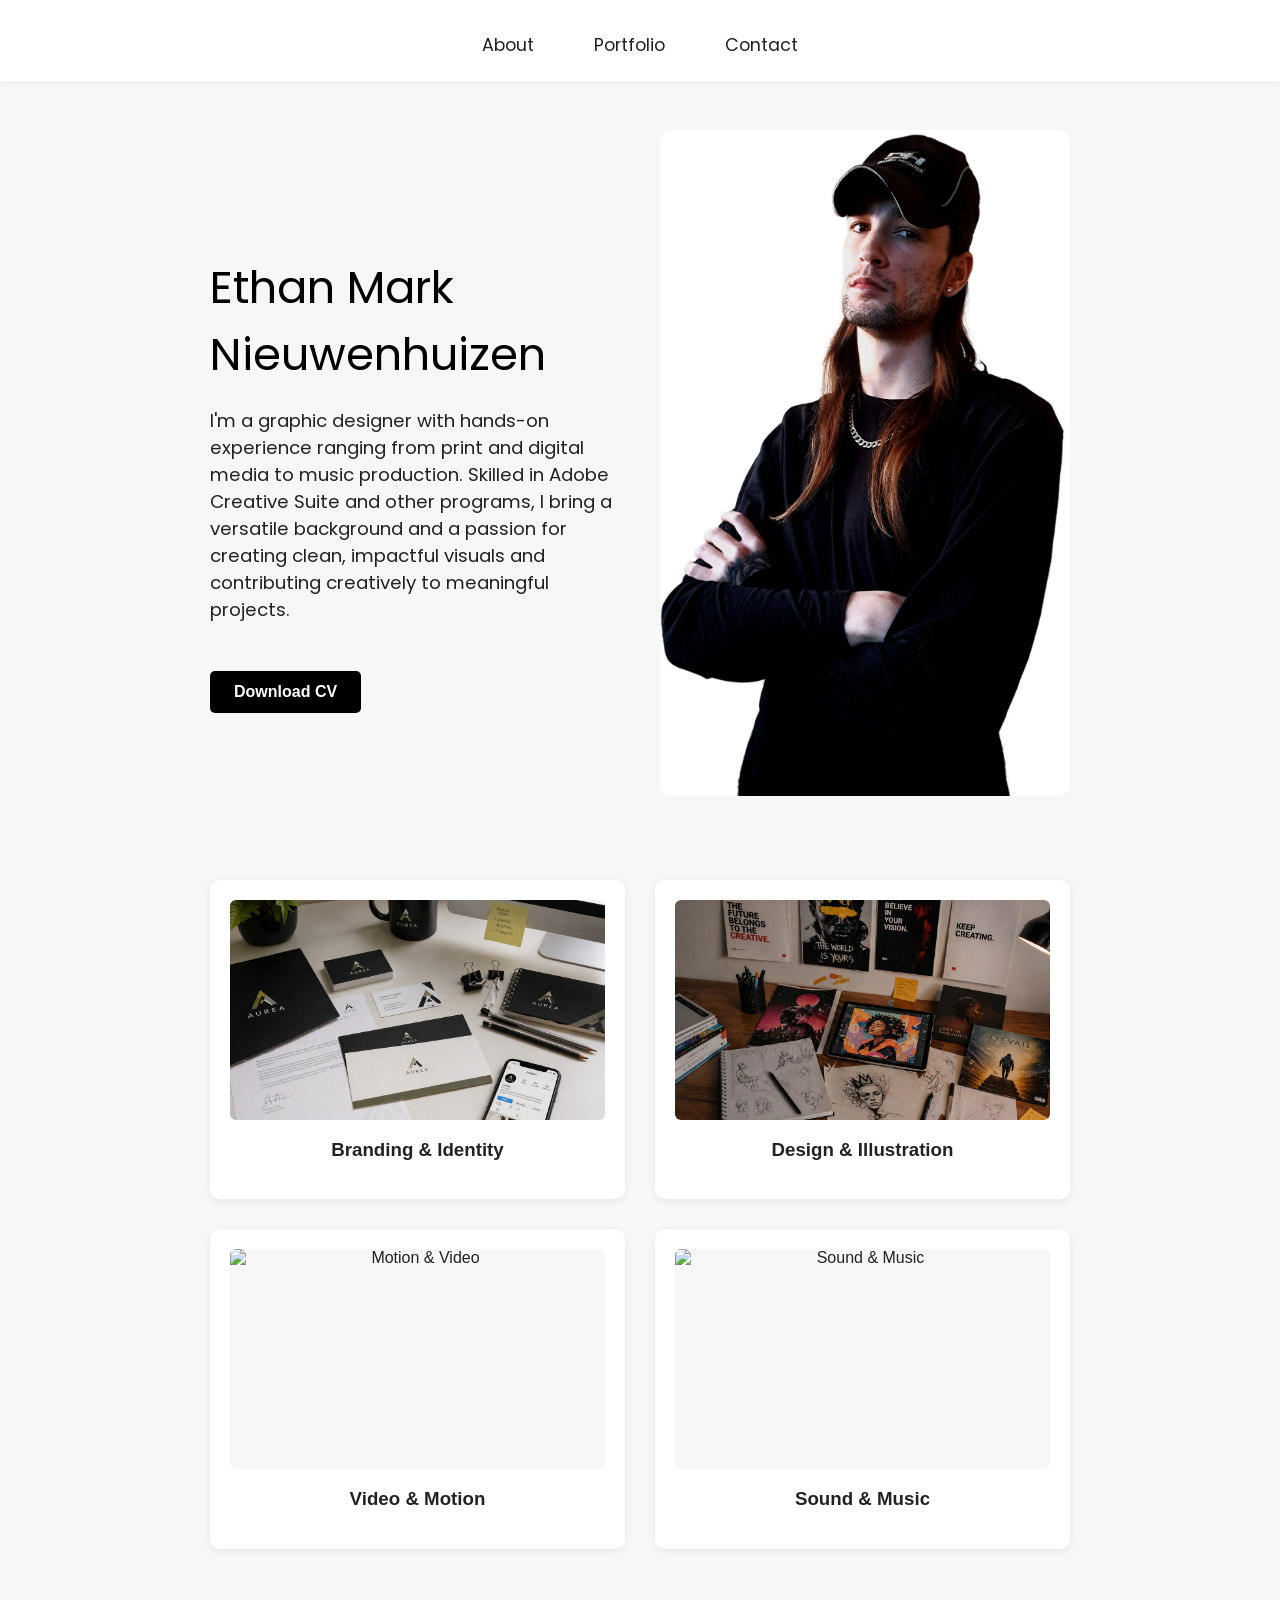
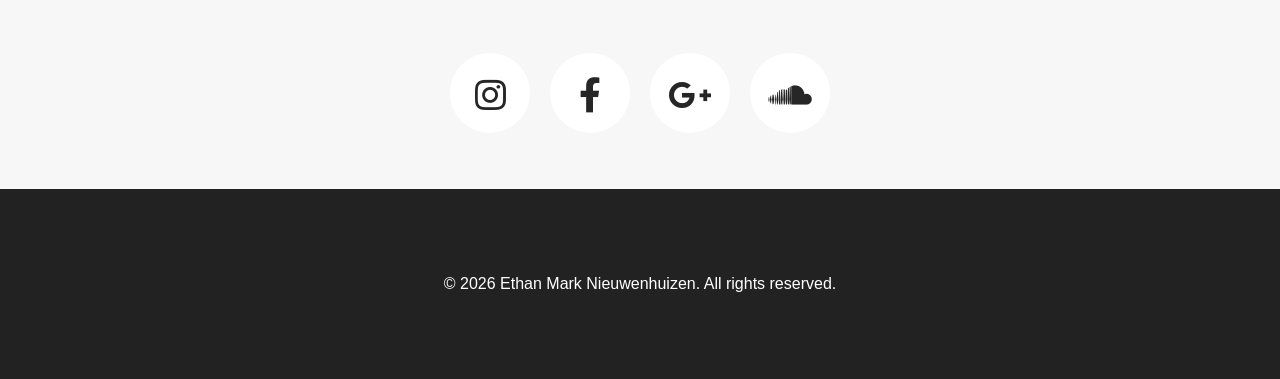
==== index.html @ 64b38dfd "Updated portfolio and CV" ====
<!DOCTYPE html>
<html lang="en">
<head>
    <meta charset="UTF-8">
    <meta name="viewport" content="width=device-width, initial-scale=1.0">
    <title>Ethan Mark Nieuwenhuizen Portfolio</title>
    <!-- Trento Luxury Typeface from Google Fonts or alternative -->
    <link rel="stylesheet" href="https://fonts.googleapis.com/css2?family=Trento:wght@400;700&display=swap">
    <!-- Expressive, readable handwritten font (Dancing Script) -->
    <link rel="stylesheet" href="https://fonts.googleapis.com/css2?family=Dancing+Script:wght@700&display=swap">
    <!-- Add this to your <head> section if not already present -->
    <link rel="stylesheet" href="https://fonts.googleapis.com/css2?family=Rock+Salt&display=swap">
    <link rel="stylesheet" href="style.css">
    <!-- Font Awesome for social icons -->
    <link rel="stylesheet" href="https://use.fontawesome.com/releases/v5.6.3/css/all.css" integrity="sha384-UHRtZLI+pbxtHCWp1t77Bi1L4ZtiqrqD80Kn4Z8NTSRyMA2Fd33n5dQ8lWUE00s/" crossorigin="anonymous">
</head>
<body id="index">
    <nav class="main-nav">
        <div class="nav-dropdown">
            <a href="#landing">About</a>
            <div class="dropdown-menu">
                <a href="#landing">About</a>
                <a href="#portfolio">Portfolio</a>
                <a href="#contact">Contact</a>
            </div>
        </div>
        <div class="nav-dropdown">
            <a href="#portfolio">Portfolio</a>
            <div class="dropdown-menu">
                <a href="visual-identity.html">Branding & Identity</a>
                <a href="art-illustration.html">Design & Illustration</a>
                <a href="motion-video.html">Video & Motion</a>
                <a href="music.html">Sound & Music</a>
            </div>
        </div>
        <div class="nav-dropdown">
            <a href="#contact">Contact</a>
            <div class="dropdown-menu">
                <a href="#contact">Instagram</a>
                <a href="#contact">Facebook</a>
                <a href="#contact">Gmail</a>
            </div>
        </div>
    </nav>
    <!-- Removed the name-banner div -->
    <main>
        <!-- Add this section above the Portfolio section in index.html -->
        <section id="landing" class="container landing-hero">
            <div class="hero-copy">
                <h1 style="font-family: 'Poppins', Arial, sans-serif; font-size: 2.8rem; color: #000; margin-bottom: 18px; font-weight: 400;">
                    Ethan Mark Nieuwenhuizen
                </h1>
                <p style="font-size: 1.15rem; color: #222; margin-bottom: 28px; font-family: 'Poppins', Arial, sans-serif;">
                    I'm a graphic designer with hands-on experience ranging from print and digital media to music production. Skilled in Adobe Creative Suite and other programs, I bring a versatile background and a passion for creating clean, impactful visuals and contributing creatively to meaningful projects.</p>
                <a href="CV and Qaulifications/Ethan Mark Nieuwenhuizen Qualifications.zip" download class="download-cv-btn">
                    Download CV
                </a>
            </div>
            <div class="hero-image">
                <img src="Images/Ethan Nieuwnehuizen.jpg" alt="Ethan Nieuwenhuizen">
            </div>
        </section>
        <!-- Removed the About section -->
        <section id="portfolio" class="container">
            <div class="portfolio-grid">
                <div class="portfolio-item">
                    <a href="visual-identity.html" style="display:block; text-decoration:none; color:inherit;">
                        <img src="Images/Visual Identity.jpg" alt="Logo Creation Illustration">
                        <h3>Branding & Identity</h3>
                    </a>
                </div>
                <div class="portfolio-item">
                    <a href="art-illustration.html" style="display:block; text-decoration:none; color:inherit;">
                        <img src="Images/Art & Illustration.jpg" alt="Illustration Project">
                        <h3>Design & Illustration</h3>
                    </a>
                </div>
                <div class="portfolio-item">
                    <a href="motion-video.html" style="display:block; text-decoration:none; color:inherit;">
                        <img src="https://www.midiaresearch.com/storage/uploads/blog/featured/2244/cover_image-1721122691.jpg" alt="Motion & Video">
                        <h3>Video & Motion</h3>
                    </a>
                </div>
                <div class="portfolio-item">
                    <a href="music.html" style="display:block; text-decoration:none; color:inherit;">
                        <img src="https://img.freepik.com/premium-photo/musical-equipment-professional-condenser-silver-microphone-sound-recording-studio_649548-918.jpg" alt="Sound & Music">
                        <h3>Sound & Music</h3>
                    </a>
                </div>
            </div>
        </section>
        <section id="contact" class="container">
            <ul class="social-list">
              <li>
                <a href="https://www.instagram.com/donecmorsnosseparet/" target="_blank"><i class="fab fa-instagram icon"></i></a>
              </li>
              <li>
                <a href="https://www.facebook.com/EthanNieuwenhuizen" target="_blank"><i class="fab fa-facebook-f icon"></i></a>
              </li>
              <li>
                <a href="https://mail.google.com/mail/?view=cm&fs=1&to=ethanmnieuwenhuizen@gmail.com" target="_blank">
                  <i class="fab fa-google-plus-g icon"></i>
                </a>
              </li>
              <li>
                <a href="https://soundcloud.com/ethan-nieuwenhuizen" target="_blank"><i class="fab fa-soundcloud icon"></i></a>
              </li>
            </ul>
        </section>
    </main>
    <footer>
        <div class="container">
            <p>&copy; 2026 Ethan Mark Nieuwenhuizen. All rights reserved.</p>
        </div>
    </footer>
</body>
</html>
---- style.css ----
@import url('https://fonts.googleapis.com/css2?family=Trento:wght@400;700&display=swap');
@import url('https://fonts.googleapis.com/css2?family=Dancing+Script:wght@700&display=swap');
@import url('https://fonts.googleapis.com/css2?family=MonteCarlo&display=swap');
@import url('https://fonts.googleapis.com/css2?family=Poppins:wght@400;700&display=swap'); /* Add Poppins font */

body {
    margin: 0;
    font-family: 'Trento', Arial, sans-serif;
    background: #f7f7f7;
    color: #222;
    font-weight: 400;
    padding-top: 90px; /* Add space for fixed nav */
}

/* Main navigation styles */
.main-nav {
    display: flex;
    justify-content: center;
    align-items: center;
    gap: 60px;
    background: #fff;
    padding: 32px 0 24px 0;
    border-bottom: 1px solid #eee;
    position: fixed;           /* Make nav fixed */
    top: 0;                    /* Stick to top */
    left: 0;
    width: 100%;
    z-index: 1000;
    box-shadow: 0 2px 8px rgba(0,0,0,0.03);
}

.main-nav a {
    color: #222;
    text-decoration: none;
    font-size: 1.1rem; /* 2px smaller than before */
    font-family: 'Poppins', Arial, sans-serif;
    font-weight: 400; /* Thinner font weight */
    position: relative;
    padding: 5px 0;
    transition: color 0.2s;
}

.main-nav a::after {
    content: "";
    display: block;
    width: 0;
    height: 2px;
    background: #222;
    transition: width 0.2s;
    position: absolute;
    left: 0;
    bottom: 0;
}

.main-nav a:hover {
    color: #222;
}

.main-nav a:hover::after {
    width: 100%;
}

/* Dropdown menu styles */
.nav-dropdown {
    position: relative;
    display: inline-block;
}

.nav-dropdown > a {
    position: relative;
}

.dropdown-menu {
    display: none;
    position: absolute;
    top: 100%;
    left: 0;
    background: #fff;
    border-radius: 6px;
    box-shadow: 0 4px 12px rgba(0, 0, 0, 0.1);
    min-width: 200px;
    margin-top: 8px;
    z-index: 999;
    padding: 8px 0;
    flex-direction: column;
    border: 1px solid #eee;
}

.nav-dropdown:hover .dropdown-menu {
    display: flex;
}

.dropdown-menu a {
    display: block;
    padding: 10px 20px;
    color: #222;
    text-decoration: none;
    font-size: 1rem;
    font-family: 'Poppins', Arial, sans-serif;
    font-weight: 400;
    position: relative;
    transition: color 0.2s;
    white-space: nowrap;
}

.dropdown-menu a::before {
    content: "";
    position: absolute;
    left: 20px;
    bottom: 0;
    width: 0;
    height: 2px;
    background: #222;
    transition: width 0.2s;
}

.dropdown-menu a:hover {
    color: #222;
}

.dropdown-menu a:hover::before {
    width: calc(100% - 40px);
}

/* Ethan Nieuwenhuizen name banner styles */
.name-banner {
    font-family: 'Dancing Script', cursive;
    color: #e53935;
    font-size: 3.2rem;
    text-align: center;
    margin: 40px 0 0 0;
    opacity: 0;
    transform: translateY(-40px);
    transition: opacity 1s ease, transform 1s cubic-bezier(0.77,0,0.175,1);
    z-index: 1;
    position: relative;
    font-weight: 700;
    letter-spacing: 1px;
}

.name-banner.show {
    opacity: 1;
    transform: translateY(0);
}

.container {
    max-width: 900px;
    margin: 0 auto;
    padding: 40px 20px;
}

section {
    margin: 0 0 30px 0;
}

.art-section,
.identity-section,
.motion-section,
.music-section {
    margin-top: 90px;
}

/* Ensure the first page section below the fixed nav gets the same class-based spacing */
.art-section:first-of-type,
.identity-section:first-of-type,
.motion-section:first-of-type,
.music-section:first-of-type {
    margin-top: 90px;
}

h2 {
    color: #222;
    margin-bottom: 20px;
    font-size: 2rem;
    border-bottom: 2px solid #ffb347;
    display: inline-block;
    padding-bottom: 5px;
    font-weight: 700;
}

/* Standardized section heading used on Motion & Video */
.section-heading {
    text-align: center;
    margin: 0 0 20px; /* remove top margin; sections provide spacing */
    border-bottom: none;
    display: block;
    padding-bottom: 0;
    font-size: 2rem;
    color: #222;
    font-weight: 700;
} 

.portfolio-grid {
    display: grid;
    grid-template-columns: repeat(2, minmax(280px, 1fr));
    gap: 30px;
}

.portfolio-item {
    background: #fff;
    border-radius: 10px;
    box-shadow: 0 2px 8px rgba(0,0,0,0.07);
    padding: 20px;
    text-align: center;
    transition: transform 0.2s, box-shadow 0.2s;
    /* Ensure consistent width for grid layouts */
    width: 100%;
    max-width: 100%;
    box-sizing: border-box;
}

.portfolio-item:hover {
    transform: translateY(-5px) scale(1.03);
    box-shadow: 0 8px 24px rgba(0,0,0,0.12);
}

.portfolio-item > a {
    display: block;
    color: inherit;
    text-decoration: none;
}

.portfolio-item > a:hover {
    color: inherit;
}

/* Remove link styling from portfolio grid links */
.portfolio-grid > a {
    display: block;
    color: inherit;
    text-decoration: none;
}

.portfolio-grid > a:hover {
    color: inherit;
}

.portfolio-grid > a h3 {
    color: #222;
}

.portfolio-grid > a h3:visited {
    color: #222;
}

/* Only affect images in portfolio boxes on index.html */
body#index .portfolio-grid .portfolio-item img {
    width: 100%;
    height: 220px;
    max-width: 100%;
    max-height: 220px;
    object-fit: cover;
    border-radius: 6px;
    margin-bottom: 15px;
    background: #f7f7f7;
    display: block;
    margin-left: auto;
    margin-right: auto;
}

/* Make images square and centered for all portfolio pages except index.html */
body:not(#index) .portfolio-item img {
    width: 100%;
    height: 220px;
    max-width: 220px;
    max-height: 220px;
    aspect-ratio: 1 / 1;
    object-fit: contain;
    border-radius: 6px;
    margin-bottom: 15px;
    background: #f7f7f7;
    display: block;
    margin-left: auto;
    margin-right: auto;
}

.portfolio-item h3 {
    font-weight: 700;
}

.portfolio-item p {
    font-weight: 500;
}

.portfolio-description {
    font-weight: 300;
    font-size: 0.95rem;
    line-height: 1.5;
    text-align: center;
    margin: 10px 0 0 0;
    color: #555;
}

form {
    display: flex;
    flex-direction: column;
    gap: 15px;
    max-width: 400px;
    margin: 0 auto;
}

input, textarea {
    padding: 12px;
    border: 1px solid #ccc;
    border-radius: 5px;
    font-family: inherit;
    font-size: 1rem;
    resize: none;
    font-weight: 500;
}

button {
    background: #ffb347;
    color: #222;
    border: none;
    padding: 12px;
    border-radius: 5px;
    font-size: 1rem;
    font-weight: 700;
    cursor: pointer;
    transition: background 0.2s;
}

button:hover {
    background: #ffa500;
}

footer {
    background: #222;
    color: #fff;
    text-align: center;
    padding: 30px 0;
    font-size: 1rem;
    font-weight: 500;
}

/* Social icons styles */
.social-icons {
    display: flex;
    justify-content: center;
    gap: 32px;
    margin-top: 24px;
}

.social-icons .icon {
    display: inline-flex;
    align-items: center;
    justify-content: center;
    width: 48px;
    height: 48px;
    border-radius: 50%;
    background: #fff;
    box-shadow: 0 2px 8px rgba(0,0,0,0.06);
    transition: transform 0.2s, box-shadow 0.2s, background 0.2s;
    border: 1px solid #eee;
}

.social-icons .icon:hover {
    transform: translateY(-4px) scale(1.08);
    box-shadow: 0 8px 24px rgba(229,57,53,0.18);
    background: #ffeaea;
    border-color: #e53935;
}

.social-icons .icon svg {
    display: block;
}

/* Social icons using FontAwesome */
.social-list {
  display: flex;
  justify-content: center;
  align-items: center;
  margin-top: 24px;
  padding: 0;
  position: static;
  transform: none;
}

.social-list li {
  list-style: none;
}

.social-list li a {
  width: 80px;
  height: 80px;
  background-color: #fff;
  text-align: center;
  line-height: 80px;
  font-size: 35px;
  margin: 0 10px;
  display: block;
  border-radius: 50%;
  position: relative;
  overflow: hidden;
  border: 3px solid #fff;
  z-index: 1;
  transition: box-shadow 0.3s;
}

.social-list li a .icon {
  position: relative;
  color: #262626;
  transition: .5s;
  z-index: 3;
}

.social-list li a:hover .icon {
  color: #fff;
  transform: rotateY(360deg);
}

.social-list li a:before {
  content: "";
  position: absolute;
  top: 100%;
  left: 0;
  width: 100%;
  height: 100%;
  background: #f00;
  transition: .5s;
  z-index: 2;
}

.social-list li a:hover:before {
  top: 0;
}

 .social-list li:nth-child(1) a:before {
    background: #e1306c; /* Instagram pink */
}

.social-list li:nth-child(2) a:before{
  background: #3b5999; /* Facebook blue */
}

.social-list li:nth-child(3) a:before{
  background: #dd4b39; /* Gmail red */
}

.social-list li:nth-child(4) a:before {
  background: #ff5500; /* SoundCloud orange */
}

/* Add to the end of your style.css file for music.html styling */
/* filepath: c:\Users\ethan\OneDrive\Desktop\Visual Studio Projects\Ethan Nieuwenhuizen Portfolio\style.css */
.music-section, .identity-section, .art-section, .motion-section {
    margin: 0 auto 30px auto;
    max-width: 900px;
    padding: 0 20px;
    margin-top: 90px;
}

.music-list {
    display: flex;
    flex-direction: column;
    gap: 32px;
    align-items: center; /* Center all boxes horizontally */
}

.music-item {
    background: #fff;
    border-radius: 10px;
    box-shadow: 0 2px 8px rgba(0,0,0,0.07);
    padding: 32px 40px;
    display: flex;
    align-items: center;
    justify-content: center; /* Center content horizontally */
    transition: transform 0.2s, box-shadow 0.2s;
    margin: 0 auto;
    width: 100%;
    max-width: 700px; /* Set a fixed max width for all boxes */
    min-height: 120px;
    box-sizing: border-box;
}

.music-info {
    flex: 1;
}

.music-title {
    font-family: 'Poppins', Arial, sans-serif;
    font-size: 1.4rem;
    font-weight: 700;
    color: #222;
    display: block;
    margin-bottom: 10px;
    text-align: center; /* Center the title */
    width: 100%;
}

/* Responsive global layout helpers */
html {
    box-sizing: border-box;
    max-width: 100%;
    overflow-x: hidden;
}
*, *::before, *::after {
    box-sizing: inherit;
}
img, iframe, video {
    max-width: 100%;
    height: auto;
}

.landing-hero {
    display: flex;
    align-items: center;
    justify-content: space-between;
    gap: 40px;
    flex-wrap: wrap;
}

.landing-hero .hero-copy,
.landing-hero .hero-image {
    flex: 1 1 320px;
    min-width: 280px;
}

.landing-hero .hero-image img {
    width: 100%;
    height: auto;
    border-radius: 12px;
}

.portfolio-grid {
    display: grid;
    grid-template-columns: repeat(2, minmax(280px, 1fr));
    gap: 30px;
}

@media (max-width: 760px) {
    .portfolio-grid {
        grid-template-columns: repeat(2, minmax(240px, 1fr));
    }
}

@media (max-width: 520px) {
    .portfolio-grid {
        grid-template-columns: 1fr;
    }
}

@media (max-width: 520px) {
    .portfolio-grid {
        grid-template-columns: 1fr;
    }
}

@media (max-width: 900px) {
    .container {
        padding: 30px 18px;
    }

    .main-nav {
        gap: 18px;
        padding: 22px 0 18px 0;
    }

    .portfolio-item {
        padding: 18px;
    }

    .music-item {
        padding: 24px;
    }
}

@media (max-width: 680px) {
    .main-nav {
        justify-content: center;
    }

    .landing-hero {
        flex-direction: column;
        align-items: stretch;
    }

    .landing-hero .hero-copy,
    .landing-hero .hero-image {
        max-width: 100%;
    }

    .download-cv-btn {
        width: 100%;
    }

    h2, .section-heading {
        font-size: 1.8rem;
    }
}

@media (max-width: 520px) {
    .main-nav {
        gap: 12px;
        padding: 16px 0 14px 0;
    }

    .main-nav a {
        font-size: 1rem;
    }

    .portfolio-item {
        padding: 16px;
    }

    .download-cv-btn {
        padding: 12px 18px;
    }
}

/* New styles for download CV button */
.download-cv-btn {
    display: inline-block;
    background: #000;
    color: #fff;
    padding: 12px 24px;
    border-radius: 5px;
    font-size: 1rem;
    font-weight: 700;
    text-align: center;
    text-decoration: none;
    transition: background 0.2s, color 0.2s;
    margin-top: 20px;
}

.download-cv-btn:hover {
    background: #333;
    color: #fff;
}

/* Landing section fade and slide animation */
@keyframes fadeSlideIn {
    from {
        opacity: 0;
        transform: translateY(40px);
    }
    to {
        opacity: 1;
        transform: translateY(0);
    }
}

#landing {
    animation: fadeSlideIn 1s ease-out forwards;
}
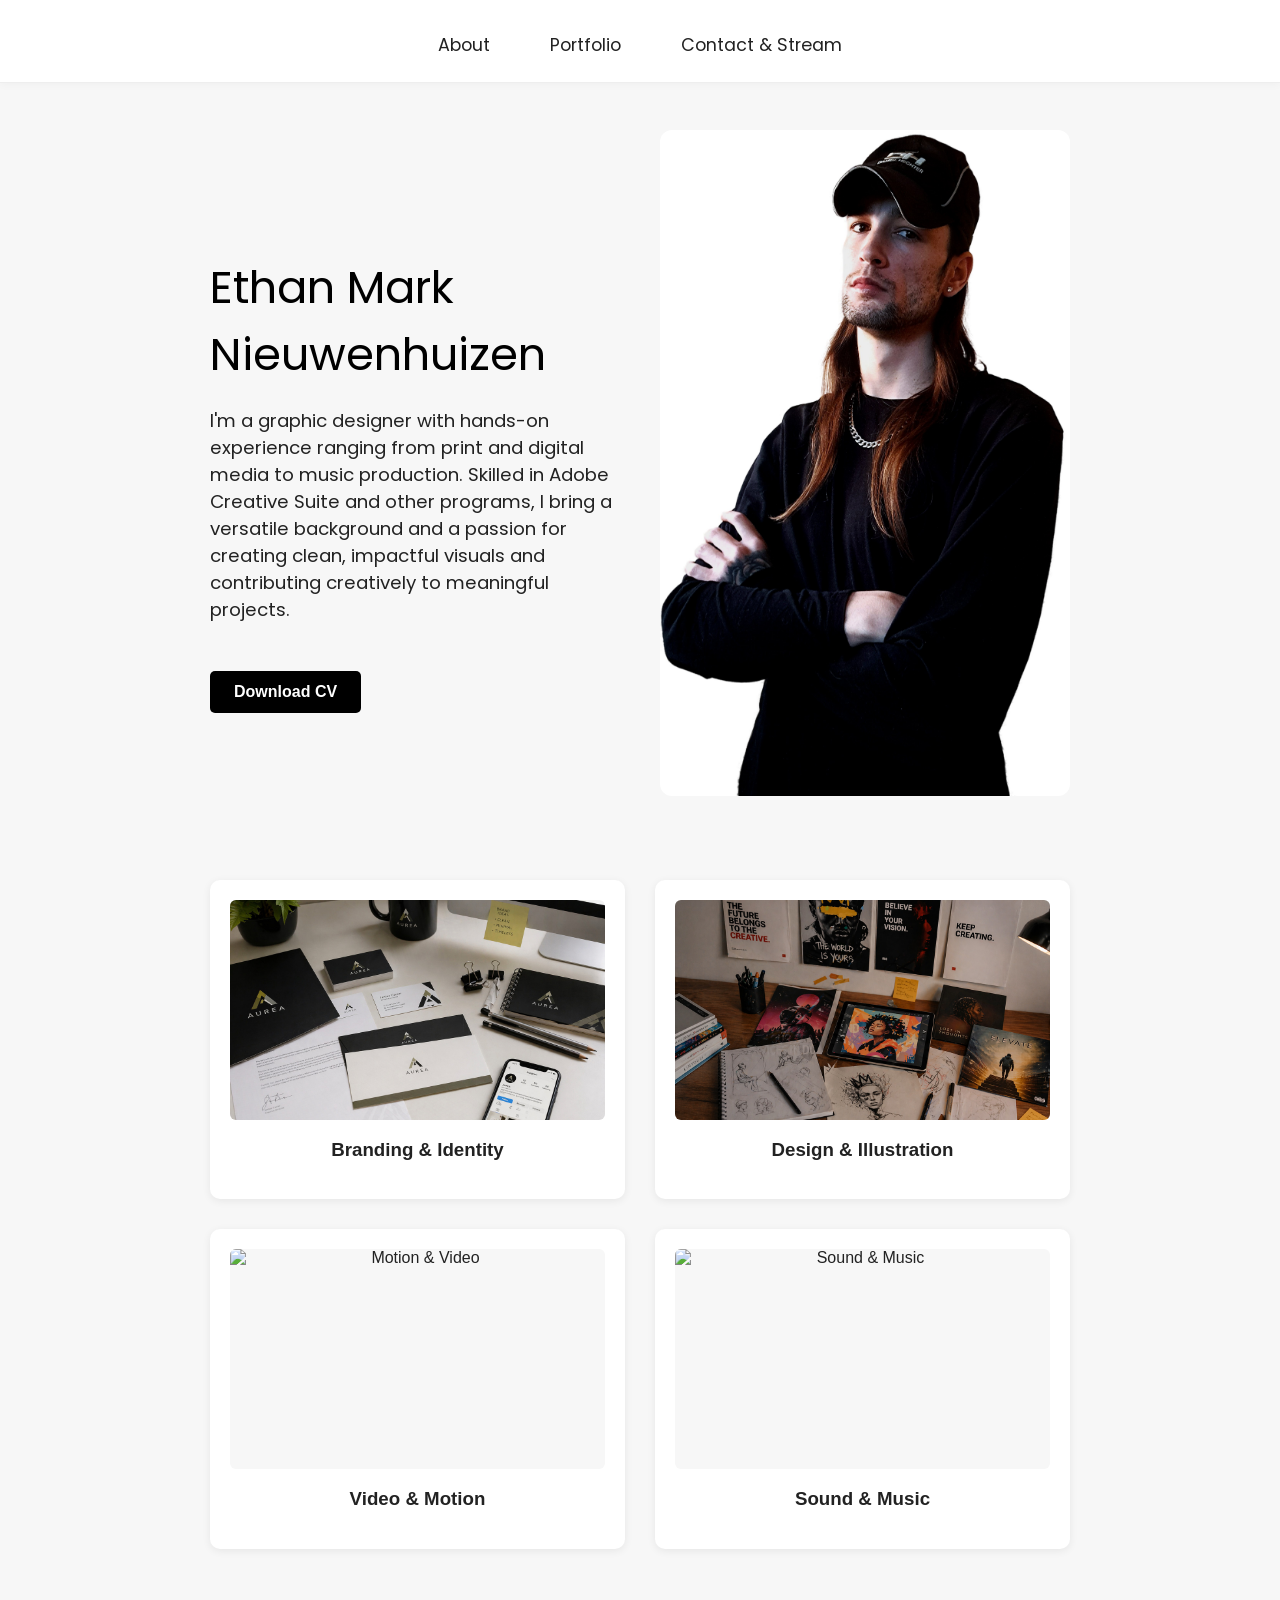
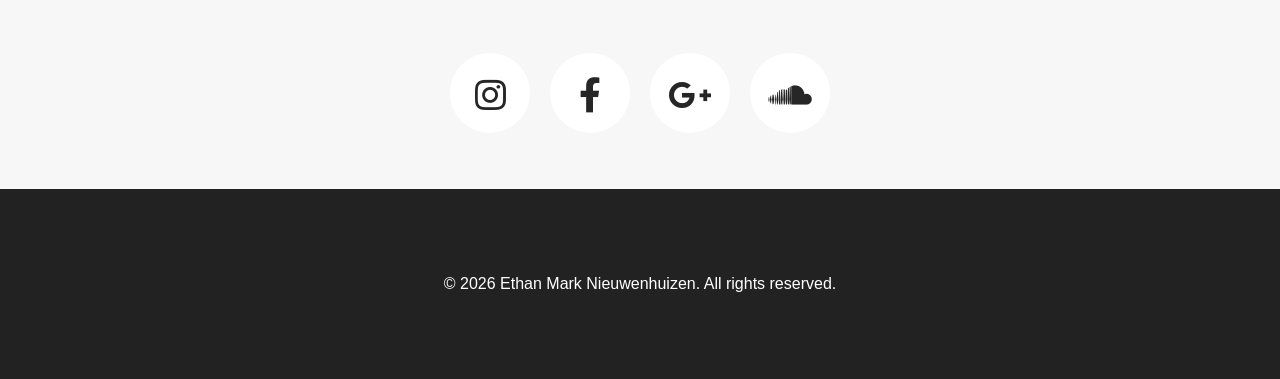
==== commit 8d922078: "Converted Red Kariba Worms to JPG" ====
--- a/index.html
+++ b/index.html
@@ -21,7 +21,7 @@
             <div class="dropdown-menu">
                 <a href="#landing">About</a>
                 <a href="#portfolio">Portfolio</a>
-                <a href="#contact">Contact</a>
+                <a href="#contact">Contact & Stream</a>
             </div>
         </div>
         <div class="nav-dropdown">
@@ -34,11 +34,12 @@
             </div>
         </div>
         <div class="nav-dropdown">
-            <a href="#contact">Contact</a>
+            <a href="#contact">Contact & Stream</a>
             <div class="dropdown-menu">
                 <a href="#contact">Instagram</a>
                 <a href="#contact">Facebook</a>
                 <a href="#contact">Gmail</a>
+                <a href="#contact">Stream on SoundCloud</a>
             </div>
         </div>
     </nav>
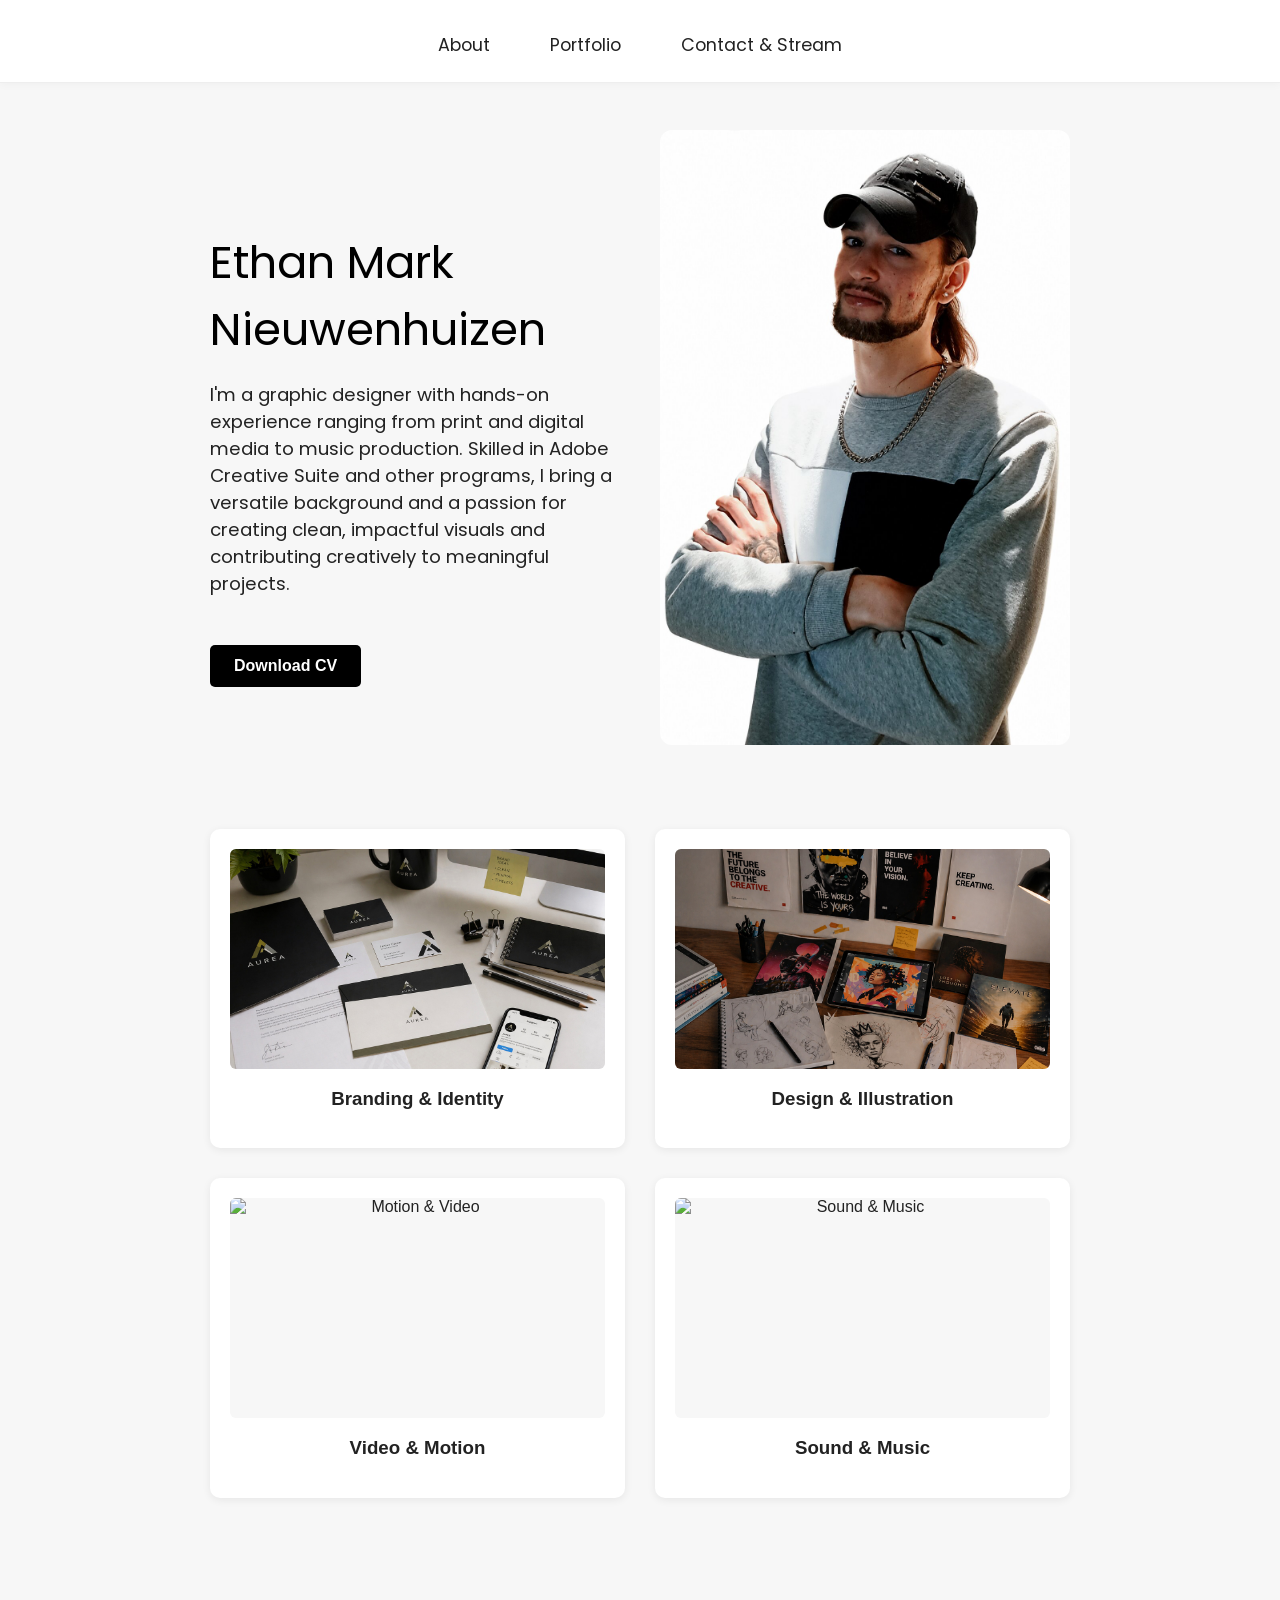
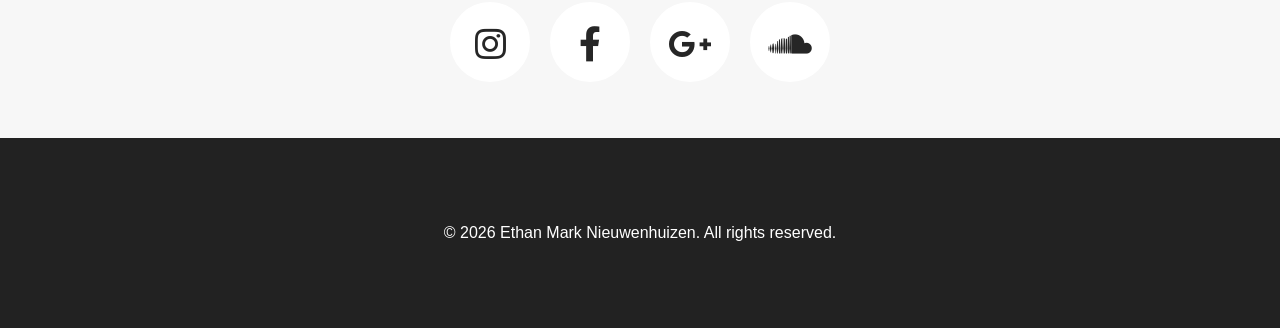
==== commit e8941dca: "Updated portfolio" ====
--- a/index.html
+++ b/index.html
@@ -36,10 +36,10 @@
         <div class="nav-dropdown">
             <a href="#contact">Contact & Stream</a>
             <div class="dropdown-menu">
-                <a href="#contact">Instagram</a>
-                <a href="#contact">Facebook</a>
-                <a href="#contact">Gmail</a>
-                <a href="#contact">Stream on SoundCloud</a>
+                <a href="https://www.instagram.com/donecmorsnosseparet/" target="_blank" rel="noopener noreferrer">Instagram</a>
+                <a href="https://www.facebook.com/EthanNieuwenhuizen" target="_blank" rel="noopener noreferrer">Facebook</a>
+                <a href="https://mail.google.com/mail/?view=cm&fs=1&to=ethanmnieuwenhuizen@gmail.com" target="_blank" rel="noopener noreferrer">Gmail</a>
+                <a href="https://soundcloud.com/ethan-nieuwenhuizen" target="_blank" rel="noopener noreferrer">Stream on SoundCloud</a>
             </div>
         </div>
     </nav>
@@ -58,7 +58,7 @@
                 </a>
             </div>
             <div class="hero-image">
-                <img src="Images/Ethan Nieuwnehuizen.jpg" alt="Ethan Nieuwenhuizen">
+                <img src="Images/Ethan Mark Nieuwenhuizen.jpg" alt="Ethan Nieuwenhuizen">
             </div>
         </section>
         <!-- Removed the About section -->
